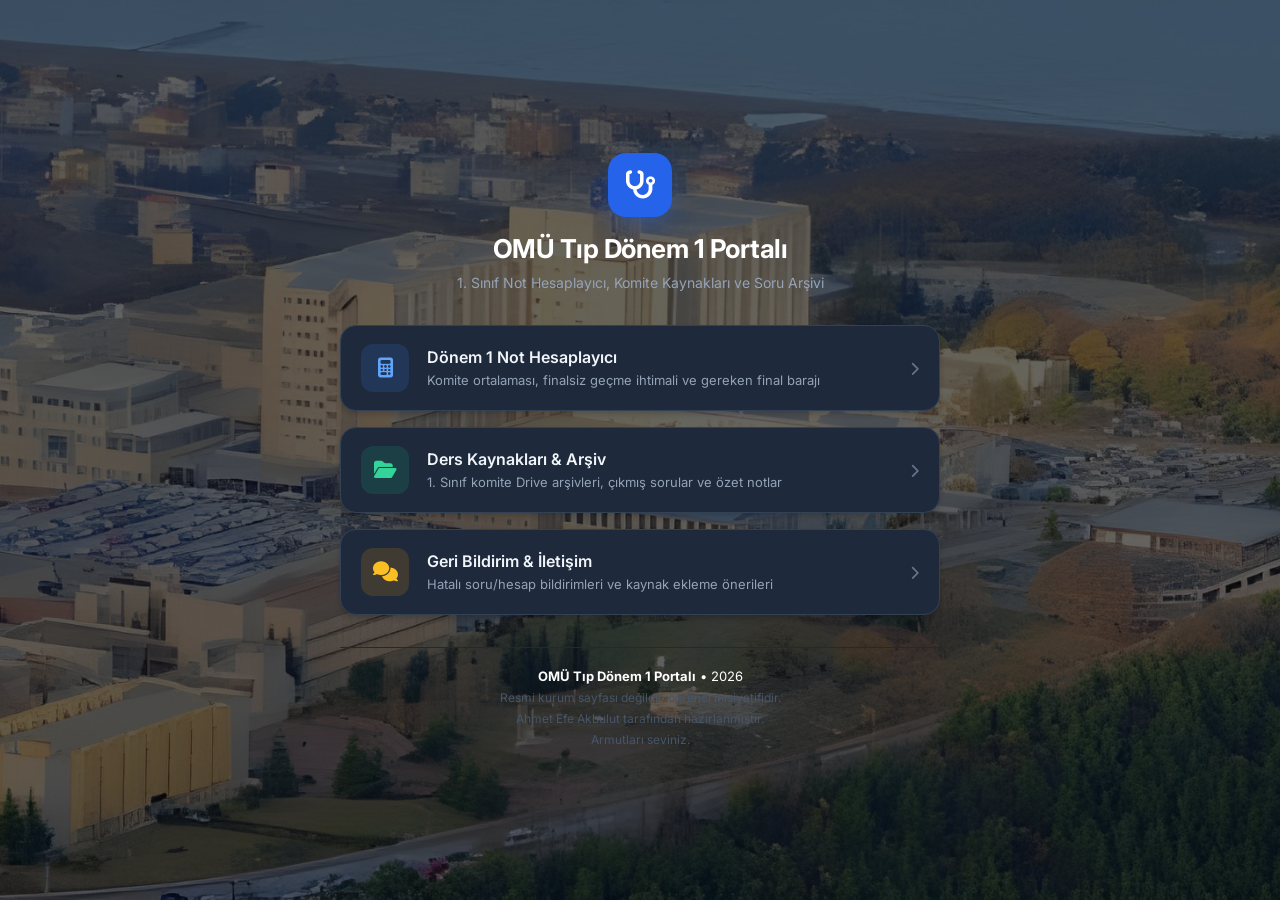
==== index.html @ 0f350e29 "First Upload Still in testing, not the final product." ====
<!DOCTYPE html>
<html lang="tr">
<head>
    <meta charset="UTF-8">
    <meta name="viewport" content="width=device-width, initial-scale=1.0">
    <title>OMÜ Tıp Dönem 1 Portalı</title>
    <!-- Modern Yazı Tipi -->
    <link rel="preconnect" href="https://fonts.googleapis.com">
    <link rel="preconnect" href="https://fonts.gstatic.com" crossorigin>
    <link href="https://fonts.googleapis.com/css2?family=Inter:wght@400;500;600;700&display=swap" rel="stylesheet">
    <!-- Font Awesome İkonları -->
    <link rel="stylesheet" href="https://cdnjs.cloudflare.com/ajax/libs/font-awesome/6.4.0/css/all.min.css">
    <!-- CSS Dosyamız -->
    <link rel="stylesheet" href="style.css">
</head>
<body>

    <div class="container">
        <!-- Başlık & Karşılama Alanı -->
        <header class="header">
            <div class="logo-badge">
                <i class="fa-solid fa-stethoscope"></i>
            </div>
            <h1>OMÜ Tıp Dönem 1 Portalı</h1>
            <p class="subtitle">1. Sınıf Not Hesaplayıcı, Komite Kaynakları ve Soru Arşivi</p>
        </header>

        <!-- Yönlendirme Kartları -->
        <main class="cards-grid">
            <!-- Kart 1: Not Hesaplayıcı -->
            <a href="hesaplayici.html" class="card">
                <div class="card-icon icon-calculator">
                    <i class="fa-solid fa-calculator"></i>
                </div>
                <div class="card-content">
                    <h3>Dönem 1 Not Hesaplayıcı</h3>
                    <p>Komite ortalaması, finalsiz geçme ihtimali ve gereken final barajı</p>
                </div>
                <div class="card-arrow">
                    <i class="fa-solid fa-chevron-right"></i>
                </div>
            </a>

            <!-- Kart 2: Ders Kaynakları & Arşiv -->
            <a href="kaynaklar.html" class="card">
                <div class="card-icon icon-archive">
                    <i class="fa-solid fa-folder-open"></i>
                </div>
                <div class="card-content">
                    <h3>Ders Kaynakları & Arşiv</h3>
                    <p>1. Sınıf komite Drive arşivleri, çıkmış sorular ve özet notlar</p>
                </div>
                <div class="card-arrow">
                    <i class="fa-solid fa-chevron-right"></i>
                </div>
            </a>

            <!-- Kart 3: Geri Bildirim & İletişim -->
            <a href="iletisim.html" class="card">
                <div class="card-icon icon-feedback">
                    <i class="fa-solid fa-comments"></i>
                </div>
                <div class="card-content">
                    <h3>Geri Bildirim & İletişim</h3>
                    <p>Hatalı soru/hesap bildirimleri ve kaynak ekleme önerileri</p>
                </div>
                <div class="card-arrow">
                    <i class="fa-solid fa-chevron-right"></i>
                </div>
            </a>
        </main>

        <!-- Alt Bilgi (Footer) -->
        <footer class="footer">
            <p><strong>OMÜ Tıp Dönem 1 Portalı</strong> • 2026</p>
            <p class="disclaimer">Resmi kurum sayfası değildir, öğrenci inisiyatifidir.</p>
            <p class="disclaimer">Ahmet Efe Akbulut tarafından hazırlanmıştır.</p>
            <p class="disclaimer">Armutları seviniz.</p>
        </footer>
    </div>

</body>
</html>
---- style.css ----
* {
    margin: 0;
    padding: 0;
    box-sizing: border-box;
    font-family: 'Inter', -apple-system, BlinkMacSystemFont, "Segoe UI", Roboto, sans-serif;
}

body {
    /* 1. Koyu lacivert renk yerine resim ekliyoruz */
    background-image: url('arka-plan.jpg'); /* Resim dosya adını buraya yazın */

    /* 2. Resmin ekrana tam oturması ve tekrar etmemesi için gerekli ayarlar */
    background-size: cover;          /* Resmi ekrana sığacak şekilde kaplar */
    background-position: center;     /* Resmi ekranın ortasına hizalar */
    background-repeat: no-repeat;    /* Resmin tekrar etmesini engeller */
    background-attachment: fixed;    /* Kaydırma yapıldığında arka plan sabit kalır (İsteğe bağlı, modern bir hava katar) */

    /* 3. Resmin üzerine hafif bir karartma ekleyerek yazıların okunmasını sağlarız (İsteğe bağlı Ama Önemli!) */
    /* Bu, resminizin çok açık renkli olması durumunda beyaz yazıların kaybolmasını engeller. */
    position: relative;
}

/* Karartma katmanı eklemek için (isteğe bağlı ama önerilir) */
body::before {
    content: '';
    position: fixed;
    top: 0;
    left: 0;
    width: 100%;
    height: 100%;
    background-color: rgba(0, 0, 0, 0.6); /* Siyah, %60 opaklık (daha karanlık için 0.7-0.8 yapabilirsiniz) */
    z-index: -1; /* Arka planın önünde, ama içeriğin arkasında kalmasını sağlar */
}

/* Mevcut body özelliklerinin devamı */
body {
    color: #f8fafc;
    min-height: 100vh;
    display: flex;
    justify-content: center;
    align-items: center;
    padding: 24px 16px;
}

.container {
    width: 100%;
    max-width: 600px;
    margin: 0 auto;
    display: flex;
    flex-direction: column;
    gap: 32px;
}

/* Başlık Alanı */
.header {
    text-align: center;
}

.logo-badge {
    display: inline-flex;
    align-items: center;
    justify-content: center;
    width: 64px;
    height: 64px;
    border-radius: 18px;
    background: linear-align(135deg, #2563eb, #1d4ed8);
    background-color: #2563eb;
    color: #ffffff;
    font-size: 28px;
    margin-bottom: 16px;
    box-shadow: 0 10px 25px -5px rgba(37, 99, 235, 0.4);
}

.header h1 {
    font-size: 26px;
    font-weight: 700;
    letter-spacing: -0.5px;
    margin-bottom: 8px;
    color: #ffffff;
}

.subtitle {
    font-size: 14px;
    color: #94a3b8;
    line-height: 1.5;
}

/* Kartlar */
.cards-grid {
    display: flex;
    flex-direction: column;
    gap: 16px;
}

.card {
    display: flex;
    align-items: center;
    padding: 18px 20px;
    background-color: #1e293b;
    border: 1px solid #334155;
    border-radius: 16px;
    text-decoration: none;
    color: inherit;
    transition: all 0.25s ease;
    box-shadow: 0 4px 6px -1px rgba(0, 0, 0, 0.2);
}

.card:hover {
    transform: translateY(-3px);
    border-color: #3b82f6;
    background-color: #243248;
    box-shadow: 0 12px 20px -5px rgba(0, 0, 0, 0.35);
}

/* İkon Rozetleri */
.card-icon {
    width: 48px;
    height: 48px;
    border-radius: 12px;
    display: flex;
    align-items: center;
    justify-content: center;
    font-size: 20px;
    margin-right: 18px;
    flex-shrink: 0;
}

.icon-calculator {
    background-color: rgba(59, 130, 246, 0.15);
    color: #60a5fa;
}

.icon-archive {
    background-color: rgba(16, 185, 129, 0.15);
    color: #34d399;
}

.icon-feedback {
    background-color: rgba(245, 158, 11, 0.15);
    color: #fbbf24;
}

/* Kart İçeriği */
.card-content {
    flex-grow: 1;
}

.card-content h3 {
    font-size: 16px;
    font-weight: 600;
    color: #f1f5f9;
    margin-bottom: 4px;
}

.card-content p {
    font-size: 13px;
    color: #94a3b8;
    line-height: 1.4;
}

.card-arrow {
    color: #64748b;
    font-size: 14px;
    margin-left: 12px;
    transition: transform 0.2s ease, color 0.2s ease;
}

.card:hover .card-arrow {
    color: #38bdf8;
    transform: translateX(4px);
}

/* Alt Bilgi (Footer) */
.footer {
    text-align: center;
    border-top: 1px solid #1e293b;
    padding-top: 20px;
    font-size: 13px;
    color: #ffffff; /* 1. Genel metin rengi (yıl ve ara nokta) */
}

.footer strong {
    color: #ffffff; /* Parlak beyaz */
}

.disclaimer {
    color: #cbd5e1; /* Açık gri (okunaklı ve yumuşak) */
}

.disclaimer {
    margin-top: 6px;
    font-size: 12px;
    color: #475569;
}

/* ==========================================================
   HESAPLAYICI GELİŞMİŞ DASHBOARD TASARIMI
   ========================================================== */

.calc-layout {
    max-width: 680px;
    gap: 20px;
}

/* Üst Gezinme & Başlık */
.calc-header {
    display: flex;
    flex-direction: column;
    gap: 16px;
}

.nav-bar {
    display: flex;
    justify-content: space-between;
    align-items: center;
}

.back-link {
    color: #94a3b8;
    text-decoration: none;
    font-size: 14px;
    font-weight: 500;
    display: inline-flex;
    align-items: center;
    gap: 6px;
    transition: color 0.2s;
}

.back-link:hover {
    color: #38bdf8;
}

.system-tag {
    font-size: 12px;
    background-color: rgba(59, 130, 246, 0.12);
    color: #60a5fa;
    border: 1px solid rgba(59, 130, 246, 0.25);
    padding: 4px 10px;
    border-radius: 20px;
    font-weight: 500;
}

.header-intro {
    display: flex;
    align-items: center;
    gap: 16px;
}

.mini-logo {
    width: 52px;
    height: 52px;
    border-radius: 14px;
    background: linear-gradient(135deg, #2563eb, #1d4ed8);
    display: flex;
    align-items: center;
    justify-content: center;
    font-size: 22px;
    color: #fff;
    box-shadow: 0 8px 16px -4px rgba(37, 99, 235, 0.35);
    flex-shrink: 0;
}

.header-intro h1 {
    font-size: 22px;
    font-weight: 700;
    color: #ffffff;
}

.header-intro p {
    font-size: 13px;
    color: #94a3b8;
    margin-top: 2px;
}

/* Bento Kurallar Şeridi */
.rules-bar {
    display: grid;
    grid-template-columns: repeat(4, 1fr);
    gap: 10px;
}

.rule-chip {
    background-color: #1e293b;
    border: 1px solid #334155;
    border-radius: 12px;
    padding: 10px 8px;
    display: flex;
    flex-direction: column;
    align-items: center;
    text-align: center;
    gap: 4px;
}

.rule-chip .label {
    font-size: 11px;
    color: #94a3b8;
}

.rule-chip .val {
    font-size: 14px;
    font-weight: 700;
    color: #f1f5f9;
}

.text-green { color: #34d399 !important; }
.text-blue  { color: #60a5fa !important; }
.text-amber { color: #fbbf24 !important; }
.text-red   { color: #f87171 !important; }
.text-accent { color: #38bdf8 !important; }

/* Kart Panelleri */
.card-section {
    background-color: #1e293b;
    border: 1px solid #334155;
    border-radius: 18px;
    padding: 20px;
    box-shadow: 0 4px 6px -1px rgba(0, 0, 0, 0.2);
}

.section-title-wrap {
    display: flex;
    justify-content: space-between;
    align-items: flex-start;
    margin-bottom: 16px;
    padding-bottom: 12px;
    border-bottom: 1px solid #293548;
}

.section-title-wrap h2 {
    font-size: 16px;
    font-weight: 600;
    color: #f8fafc;
    display: flex;
    align-items: center;
    gap: 8px;
}

.section-desc {
    font-size: 12px;
    color: #94a3b8;
    margin-top: 2px;
}

.text-action-btn {
    background: transparent;
    border: none;
    color: #94a3b8;
    font-size: 12px;
    cursor: pointer;
    display: inline-flex;
    align-items: center;
    gap: 5px;
    padding: 4px 8px;
    border-radius: 6px;
    transition: all 0.2s;
}

.text-action-btn:hover {
    color: #f87171;
    background-color: rgba(239, 68, 68, 0.1);
}

/* Komite Satırları */
.komite-list {
    display: flex;
    flex-direction: column;
    gap: 8px;
}

.komite-row {
    display: flex;
    justify-content: space-between;
    align-items: center;
    background-color: #162032;
    border: 1px solid #293548;
    padding: 10px 14px;
    border-radius: 12px;
    transition: border-color 0.2s;
}

.komite-row:hover {
    border-color: #3b82f6;
}

.row-info {
    display: flex;
    align-items: center;
    gap: 10px;
}

.komite-badge {
    font-size: 11px;
    font-weight: 600;
    color: #94a3b8;
    background-color: #0f172a;
    padding: 3px 8px;
    border-radius: 6px;
}

.komite-name {
    font-size: 13px;
    font-weight: 500;
    color: #e2e8f0;
}

.akts-pill {
    font-size: 11px;
    background-color: rgba(59, 130, 246, 0.15);
    color: #60a5fa;
    padding: 2px 7px;
    border-radius: 10px;
    font-weight: 600;
}

.akts-pill.high-akts {
    background-color: rgba(245, 158, 11, 0.2);
    color: #fbbf24;
}

.row-input-wrap {
    display: flex;
    align-items: center;
    gap: 8px;
}

.score-input {
    width: 75px;
    background-color: #0f172a;
    border: 1px solid #334155;
    color: #ffffff;
    padding: 7px 10px;
    border-radius: 8px;
    font-size: 14px;
    text-align: center;
    outline: none;
    transition: all 0.2s;
}

.score-input:focus {
    border-color: #38bdf8;
    box-shadow: 0 0 0 3px rgba(56, 189, 248, 0.15);
}

.input-fixed {
    width: 75px;
    background-color: #0f172a;
    border: 1px solid #1e293b;
    color: #34d399;
    font-weight: 600;
    padding: 7px 10px;
    border-radius: 8px;
    text-align: center;
}

.fixed-tag {
    font-size: 11px;
    color: #34d399;
    font-weight: 500;
}

/* İkili Grid (MDU & PDÖ) */
.grid-two {
    display: grid;
    grid-template-columns: 1fr 1fr;
    gap: 12px;
}

.sub-input-card {
    background-color: #162032;
    border: 1px solid #293548;
    padding: 12px 14px;
    border-radius: 12px;
    display: flex;
    flex-direction: column;
    gap: 8px;
}

.sub-input-card label {
    display: flex;
    justify-content: space-between;
    font-size: 13px;
    font-weight: 500;
    color: #cbd5e1;
}

.sub-pill {
    font-size: 11px;
    color: #94a3b8;
}

.sub-input-card input {
    width: 100%;
    text-align: left;
}

/* Ana Buton */
.action-btn-row {
    margin-top: 4px;
}

.main-cta-btn {
    width: 100%;
    padding: 14px;
    background: linear-gradient(135deg, #2563eb, #1d4ed8);
    color: #ffffff;
    border: none;
    border-radius: 14px;
    font-size: 15px;
    font-weight: 600;
    cursor: pointer;
    display: flex;
    align-items: center;
    justify-content: center;
    gap: 10px;
    box-shadow: 0 8px 20px -4px rgba(37, 99, 235, 0.4);
    transition: transform 0.15s, box-shadow 0.15s;
}

.main-cta-btn:hover {
    transform: translateY(-2px);
    box-shadow: 0 12px 24px -4px rgba(37, 99, 235, 0.5);
}

/* DASHBOARD / SONUÇ PANOSU */
.result-dashboard {
    display: flex;
    flex-direction: column;
    gap: 16px;
    animation: fadeIn 0.3s ease;
}

@keyframes fadeIn {
    from { opacity: 0; transform: translateY(8px); }
    to { opacity: 1; transform: translateY(0); }
}

.status-banner {
    display: flex;
    align-items: center;
    gap: 16px;
    padding: 16px 20px;
    border-radius: 16px;
    border: 1px solid;
}

.status-banner .status-icon {
    font-size: 24px;
}

.status-banner h3 {
    font-size: 16px;
    font-weight: 700;
    margin-bottom: 2px;
}

.status-banner p {
    font-size: 13px;
    opacity: 0.9;
    line-height: 1.4;
}

.banner-success {
    background-color: rgba(16, 185, 129, 0.12);
    border-color: rgba(16, 185, 129, 0.3);
    color: #34d399;
}

.banner-info {
    background-color: rgba(56, 189, 248, 0.12);
    border-color: rgba(56, 189, 248, 0.3);
    color: #38bdf8;
}

.banner-danger {
    background-color: rgba(239, 68, 68, 0.12);
    border-color: rgba(239, 68, 68, 0.3);
    color: #f87171;
}

/* Karo Grid */
.metrics-grid {
    display: grid;
    grid-template-columns: repeat(3, 1fr);
    gap: 12px;
}

.metric-card {
    background-color: #1e293b;
    border: 1px solid #334155;
    border-radius: 14px;
    padding: 16px;
    display: flex;
    flex-direction: column;
    justify-content: space-between;
    gap: 12px;
}

.metric-card.highlight-card {
    border-color: #0284c7;
    background-color: #172554;
}

.metric-head {
    display: flex;
    justify-content: space-between;
    align-items: center;
    font-size: 12px;
    color: #94a3b8;
}

.metric-value {
    font-size: 24px;
    font-weight: 700;
    color: #ffffff;
}

.metric-footer {
    display: flex;
    justify-content: space-between;
    align-items: center;
    font-size: 11px;
    color: #64748b;
}

.pill-state {
    font-size: 10px;
    padding: 2px 6px;
    border-radius: 4px;
    background-color: #0f172a;
    color: #94a3b8;
}

.pill-green {
    background-color: rgba(16, 185, 129, 0.2);
    color: #34d399;
}

.pill-amber {
    background-color: rgba(245, 158, 11, 0.2);
    color: #fbbf24;
}

.calc-explainer {
    background-color: #162032;
    border: 1px solid #293548;
    border-radius: 12px;
    padding: 14px 16px;
    font-size: 12px;
    color: #94a3b8;
}

.explainer-item {
    display: flex;
    flex-direction: column;
    gap: 6px;
}

.explainer-item strong {
    color: #f1f5f9;
}

/* Mobil Uyumluluk */
@media (max-width: 600px) {
    .rules-bar {
        grid-template-columns: repeat(2, 1fr);
    }
    .metrics-grid {
        grid-template-columns: 1fr;
    }
    .grid-two {
        grid-template-columns: 1fr;
    }
}

/* ==========================================================
   KAYNAKLAR & ARŞİV SAYFASI STİLLERİ
   ========================================================== */

.archive-logo {
    background: linear-gradient(135deg, #059669, #10b981) !important;
    box-shadow: 0 8px 16px -4px rgba(16, 185, 129, 0.35) !important;
}

/* Canlı Arama Kutusu */
.search-box-wrap {
    position: relative;
    width: 100%;
}

.search-icon {
    position: absolute;
    left: 16px;
    top: 50%;
    transform: translateY(-50%);
    color: #64748b;
    font-size: 14px;
}

.search-box-wrap input {
    width: 100%;
    background-color: #1e293b;
    border: 1px solid #334155;
    color: #f8fafc;
    padding: 14px 16px 14px 44px;
    border-radius: 14px;
    font-size: 14px;
    outline: none;
    transition: all 0.2s;
}

.search-box-wrap input:focus {
    border-color: #10b981;
    box-shadow: 0 0 0 3px rgba(16, 185, 129, 0.15);
}

/* Hızlı Genel Linkler */
.quick-links-grid {
    display: grid;
    grid-template-columns: 1fr 1fr;
    gap: 12px;
}

.quick-link-card {
    background-color: #1e293b;
    border: 1px solid #334155;
    border-radius: 14px;
    padding: 14px 16px;
    display: flex;
    align-items: center;
    gap: 12px;
    text-decoration: none;
    color: inherit;
    transition: all 0.2s;
}

.quick-link-card:hover {
    transform: translateY(-2px);
    border-color: #10b981;
    background-color: #243248;
}

.quick-icon {
    width: 40px;
    height: 40px;
    border-radius: 10px;
    background-color: rgba(59, 130, 246, 0.15);
    color: #60a5fa;
    display: flex;
    align-items: center;
    justify-content: center;
    font-size: 18px;
    flex-shrink: 0;
}

.cikmis-icon {
    background-color: rgba(245, 158, 11, 0.15);
    color: #fbbf24;
}

.quick-info h4 {
    font-size: 13px;
    font-weight: 600;
    color: #f1f5f9;
}

.quick-info p {
    font-size: 11px;
    color: #94a3b8;
}

.open-ext {
    margin-left: auto;
    font-size: 11px;
    color: #64748b;
}

/* Komite Kartları Listesi */
.resource-cards-list {
    display: flex;
    flex-direction: column;
    gap: 12px;
}

.resource-item {
    background-color: #162032;
    border: 1px solid #293548;
    border-radius: 14px;
    padding: 16px;
    display: flex;
    flex-direction: column;
    gap: 12px;
    transition: border-color 0.2s;
}

.resource-item:hover {
    border-color: #3b82f6;
}

.res-head {
    display: flex;
    justify-content: space-between;
    align-items: center;
}

.res-title-group {
    display: flex;
    align-items: center;
    gap: 10px;
}

.res-title-group h3 {
    font-size: 14px;
    font-weight: 600;
    color: #f8fafc;
}

.res-links {
    display: flex;
    flex-wrap: wrap;
    gap: 8px;
}

.res-link-btn {
    display: inline-flex;
    align-items: center;
    gap: 6px;
    background-color: #0f172a;
    border: 1px solid #334155;
    color: #cbd5e1;
    text-decoration: none;
    font-size: 12px;
    font-weight: 500;
    padding: 6px 12px;
    border-radius: 8px;
    transition: all 0.2s;
}

.res-link-btn:hover {
    color: #ffffff;
    border-color: #10b981;
    background-color: rgba(16, 185, 129, 0.15);
}

@media (max-width: 600px) {
    .quick-links-grid {
        grid-template-columns: 1fr;
    }
}

/* ==========================================================
   İLETİŞİM SAYFASI STİLLERİ
   ========================================================== */

.contact-logo {
    background: linear-gradient(135deg, #d97706, #f59e0b) !important;
    box-shadow: 0 8px 16px -4px rgba(245, 158, 11, 0.35) !important;
}

.contact-links-grid {
    display: grid;
    grid-template-columns: 1fr 1fr;
    gap: 12px;
}

.contact-link-card {
    background-color: #1e293b;
    border: 1px solid #334155;
    border-radius: 14px;
    padding: 14px 16px;
    display: flex;
    align-items: center;
    gap: 12px;
    text-decoration: none;
    color: inherit;
    transition: all 0.2s;
}

.contact-link-card:hover {
    transform: translateY(-2px);
    border-color: #f59e0b;
    background-color: #243248;
}

.email-icon {
    background-color: rgba(245, 158, 11, 0.15);
    color: #fbbf24;
}

.insta-icon {
    background-color: rgba(236, 72, 153, 0.15);
    color: #f472b6;
}

.feedback-form {
    display: flex;
    flex-direction: column;
    gap: 16px;
}

.custom-select {
    background-color: #0f172a;
    border: 1px solid #334155;
    color: #f8fafc;
    padding: 11px 14px;
    border-radius: 10px;
    font-size: 14px;
    outline: none;
    transition: border-color 0.2s;
    cursor: pointer;
}

.custom-select:focus {
    border-color: #f59e0b;
}

.custom-select option {
    background-color: #0f172a;
    color: #f8fafc;
}

textarea {
    background-color: #0f172a;
    border: 1px solid #334155;
    color: #ffffff;
    padding: 12px 14px;
    border-radius: 10px;
    font-size: 14px;
    outline: none;
    resize: vertical;
    transition: border-color 0.2s;
    font-family: inherit;
}

textarea:focus {
    border-color: #f59e0b;
}

@media (max-width: 600px) {
    .contact-links-grid {
        grid-template-columns: 1fr;
    }
}
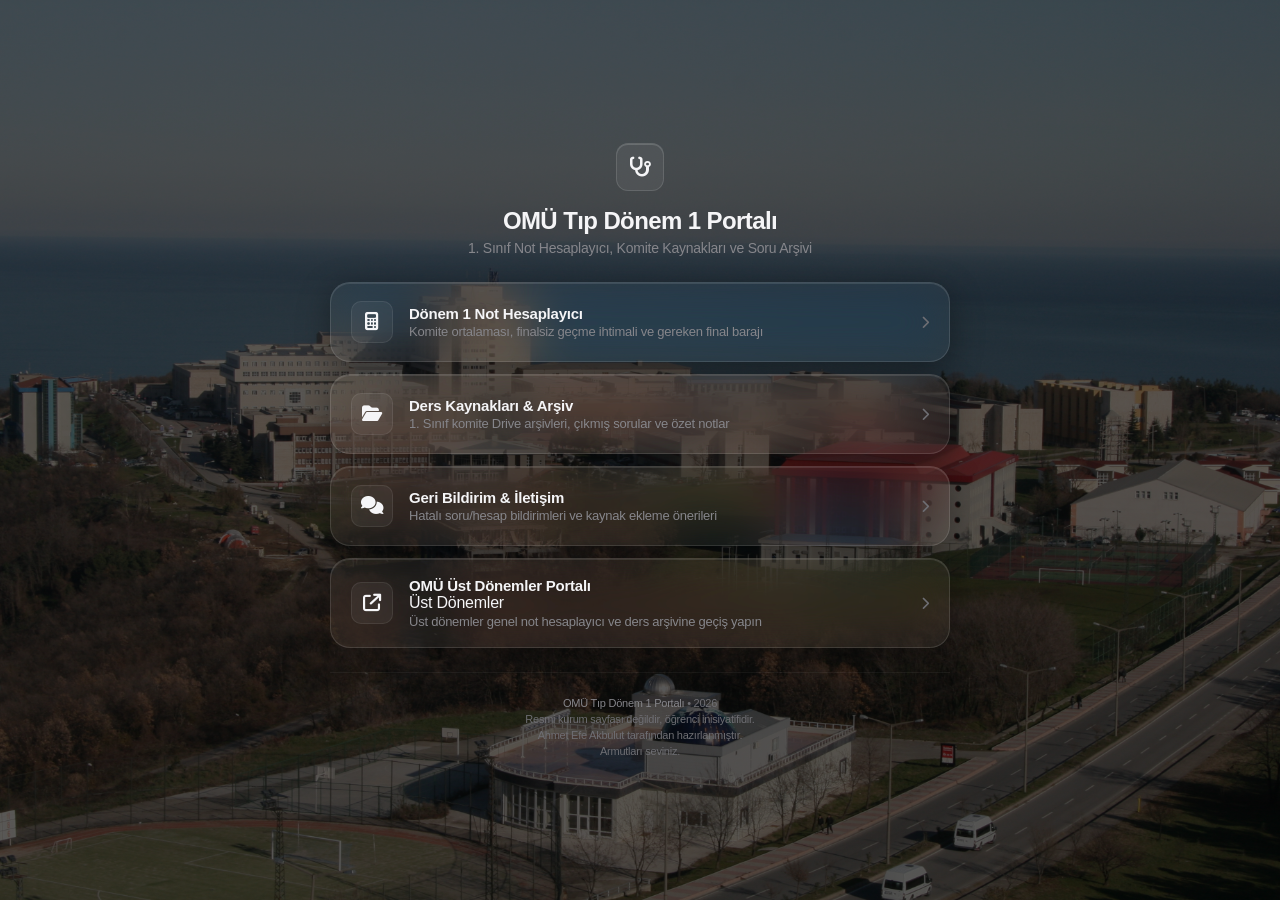
==== commit 7344517b: "Refactor index.html structure and add portal link" ====
--- a/index.html
+++ b/index.html
@@ -68,6 +68,22 @@
                     <i class="fa-solid fa-chevron-right"></i>
                 </div>
             </a>
+            <!-- Kart 4: OMÜ Tıp Genel Portalı (Arkadaşının Sitesi) -->
+            <a href="https://anlcdot.github.io/OMUTipOgrenciPlatformu/index.html" target="_blank" rel="noopener noreferrer" class="card portal-redirect-card">
+                <div class="card-icon icon-redirect">
+                    <i class="fa-solid fa-arrow-up-right-from-square"></i>
+                </div>
+                <div class="card-content">
+                    <div class="card-title-row">
+                        <h3>OMÜ Üst Dönemler Portalı</h3>
+                        <span class="external-pill">Üst Dönemler</span>
+                    </div>
+                    <p>Üst dönemler genel not hesaplayıcı ve ders arşivine geçiş yapın</p>
+                </div>
+                <div class="card-arrow">
+                    <i class="fa-solid fa-chevron-right"></i>
+                </div>
+            </a>
         </main>
 
         <!-- Alt Bilgi (Footer) -->
@@ -80,4 +96,4 @@
     </div>
 
 </body>
-</html>+</html>
--- a/style.css
+++ b/style.css
@@ -1,385 +1,300 @@
+:root {
+    --apple-bg: #000000;
+    --glass-surface: rgba(255, 255, 255, 0.05);
+    --glass-surface-hover: rgba(255, 255, 255, 0.09);
+    --glass-border: rgba(255, 255, 255, 0.12);
+    --glass-border-hover: rgba(255, 255, 255, 0.25);
+    
+    --text-primary: #f5f5f7;
+    --text-secondary: #86868b;
+    --text-tertiary: #6e6e73;
+    
+    --apple-blue: #2997ff;
+    --apple-green: #30d158;
+    --apple-orange: #ff9f0a;
+    --apple-red: #ff453a;
+}
+
 * {
     margin: 0;
     padding: 0;
     box-sizing: border-box;
-    font-family: 'Inter', -apple-system, BlinkMacSystemFont, "Segoe UI", Roboto, sans-serif;
+    -webkit-font-smoothing: antialiased;
+    -moz-osx-font-smoothing: grayscale;
 }
 
 body {
-    /* 1. Koyu lacivert renk yerine resim ekliyoruz */
-    background-image: url('arka-plan.jpg'); /* Resim dosya adını buraya yazın */
-
-    /* 2. Resmin ekrana tam oturması ve tekrar etmemesi için gerekli ayarlar */
-    background-size: cover;          /* Resmi ekrana sığacak şekilde kaplar */
-    background-position: center;     /* Resmi ekranın ortasına hizalar */
-    background-repeat: no-repeat;    /* Resmin tekrar etmesini engeller */
-    background-attachment: fixed;    /* Kaydırma yapıldığında arka plan sabit kalır (İsteğe bağlı, modern bir hava katar) */
-
-    /* 3. Resmin üzerine hafif bir karartma ekleyerek yazıların okunmasını sağlarız (İsteğe bağlı Ama Önemli!) */
-    /* Bu, resminizin çok açık renkli olması durumunda beyaz yazıların kaybolmasını engeller. */
-    position: relative;
-}
-
-/* Karartma katmanı eklemek için (isteğe bağlı ama önerilir) */
-body::before {
-    content: '';
-    position: fixed;
-    top: 0;
-    left: 0;
-    width: 100%;
-    height: 100%;
-    background-color: rgba(0, 0, 0, 0.6); /* Siyah, %60 opaklık (daha karanlık için 0.7-0.8 yapabilirsiniz) */
-    z-index: -1; /* Arka planın önünde, ama içeriğin arkasında kalmasını sağlar */
-}
-
-/* Mevcut body özelliklerinin devamı */
-body {
-    color: #f8fafc;
+    background-image: 
+        linear-gradient(rgba(0, 0, 0, 0.65), rgba(0, 0, 0, 0.65)), 
+        url('arka-plan.jpg'); 
+
+    background-size: cover;
+    background-position: center;
+    background-repeat: no-repeat;
+    background-attachment: fixed;
+
+    color: var(--text-primary);
+    font-family: -apple-system, BlinkMacSystemFont, "SF Pro Display", "SF Pro Text", "Segoe UI", Roboto, sans-serif;
     min-height: 100vh;
     display: flex;
     justify-content: center;
     align-items: center;
-    padding: 24px 16px;
+    padding: 32px 16px;
+    letter-spacing: -0.015em;
 }
 
 .container {
     width: 100%;
-    max-width: 600px;
+    max-width: 620px;
     margin: 0 auto;
     display: flex;
     flex-direction: column;
-    gap: 32px;
-}
-
-/* Başlık Alanı */
+    gap: 24px;
+}
+
+.calc-layout {
+    max-width: 680px;
+}
+
 .header {
     text-align: center;
 }
 
-.logo-badge {
+.calc-header {
+    display: flex;
+    flex-direction: column;
+    gap: 18px;
+}
+
+.nav-bar {
+    display: flex;
+    justify-content: space-between;
+    align-items: center;
+}
+
+.back-link, .back-btn {
+    color: var(--text-secondary);
+    text-decoration: none;
+    font-size: 13px;
+    font-weight: 400;
     display: inline-flex;
     align-items: center;
-    justify-content: center;
-    width: 64px;
-    height: 64px;
-    border-radius: 18px;
-    background: linear-align(135deg, #2563eb, #1d4ed8);
-    background-color: #2563eb;
-    color: #ffffff;
-    font-size: 28px;
-    margin-bottom: 16px;
-    box-shadow: 0 10px 25px -5px rgba(37, 99, 235, 0.4);
-}
-
-.header h1 {
-    font-size: 26px;
-    font-weight: 700;
-    letter-spacing: -0.5px;
-    margin-bottom: 8px;
-    color: #ffffff;
-}
-
-.subtitle {
-    font-size: 14px;
-    color: #94a3b8;
-    line-height: 1.5;
-}
-
-/* Kartlar */
-.cards-grid {
-    display: flex;
-    flex-direction: column;
+    gap: 6px;
+    transition: color 0.2s cubic-bezier(0.16, 1, 0.3, 1);
+}
+
+.back-link:hover, .back-btn:hover {
+    color: var(--text-primary);
+}
+
+.system-tag {
+    font-size: 11px;
+    background: rgba(255, 255, 255, 0.06);
+    backdrop-filter: blur(12px);
+    -webkit-backdrop-filter: blur(12px);
+    color: var(--text-secondary);
+    border: 1px solid var(--glass-border);
+    padding: 4px 10px;
+    border-radius: 980px;
+    font-weight: 400;
+}
+
+.header-intro {
+    display: flex;
+    align-items: center;
     gap: 16px;
 }
 
-.card {
-    display: flex;
-    align-items: center;
-    padding: 18px 20px;
-    background-color: #1e293b;
-    border: 1px solid #334155;
-    border-radius: 16px;
-    text-decoration: none;
-    color: inherit;
-    transition: all 0.25s ease;
-    box-shadow: 0 4px 6px -1px rgba(0, 0, 0, 0.2);
-}
-
-.card:hover {
-    transform: translateY(-3px);
-    border-color: #3b82f6;
-    background-color: #243248;
-    box-shadow: 0 12px 20px -5px rgba(0, 0, 0, 0.35);
-}
-
-/* İkon Rozetleri */
-.card-icon {
+.logo-badge, .mini-logo {
     width: 48px;
     height: 48px;
     border-radius: 12px;
+    background: rgba(255, 255, 255, 0.06) !important;
+    border: 1px solid var(--glass-border) !important;
+    backdrop-filter: blur(20px);
+    -webkit-backdrop-filter: blur(20px);
+    color: var(--text-primary) !important;
     display: flex;
     align-items: center;
     justify-content: center;
     font-size: 20px;
-    margin-right: 18px;
+    box-shadow: inset 0 1px 0 rgba(255, 255, 255, 0.15) !important;
     flex-shrink: 0;
 }
 
-.icon-calculator {
-    background-color: rgba(59, 130, 246, 0.15);
-    color: #60a5fa;
-}
-
-.icon-archive {
-    background-color: rgba(16, 185, 129, 0.15);
-    color: #34d399;
-}
-
-.icon-feedback {
-    background-color: rgba(245, 158, 11, 0.15);
-    color: #fbbf24;
-}
-
-/* Kart İçeriği */
-.card-content {
-    flex-grow: 1;
+.header .logo-badge {
+    margin: 0 auto 16px auto;
+}
+
+h1 {
+    font-size: 24px;
+    font-weight: 600;
+    letter-spacing: -0.025em;
+    color: var(--text-primary);
+}
+
+.subtitle {
+    font-size: 14px;
+    color: var(--text-secondary);
+    margin-top: 4px;
+    line-height: 1.4;
+}
+
+.card-section, .calc-card, .card {
+    background: var(--glass-surface);
+    backdrop-filter: blur(24px) saturate(180%);
+    -webkit-backdrop-filter: blur(24px) saturate(180%);
+    border: 1px solid var(--glass-border);
+    border-radius: 20px;
+    box-shadow: 
+        0 8px 32px 0 rgba(0, 0, 0, 0.36),
+        inset 0 1px 0 rgba(255, 255, 255, 0.1);
+    transition: all 0.3s cubic-bezier(0.16, 1, 0.3, 1);
+}
+
+.cards-grid {
+    display: flex;
+    flex-direction: column;
+    gap: 12px;
+}
+
+.card {
+    display: flex;
+    align-items: center;
+    padding: 18px 20px;
+    text-decoration: none;
+    color: inherit;
+}
+
+.card:hover {
+    background: var(--glass-surface-hover);
+    border-color: var(--glass-border-hover);
+    transform: scale(1.01);
+}
+
+.card-icon {
+    width: 42px;
+    height: 42px;
+    border-radius: 10px;
+    display: flex;
+    align-items: center;
+    justify-content: center;
+    font-size: 18px;
+    margin-right: 16px;
+    background: rgba(255, 255, 255, 0.05);
+    border: 1px solid rgba(255, 255, 255, 0.08);
 }
 
 .card-content h3 {
-    font-size: 16px;
-    font-weight: 600;
-    color: #f1f5f9;
-    margin-bottom: 4px;
+    font-size: 15px;
+    font-weight: 600;
+    color: var(--text-primary);
 }
 
 .card-content p {
     font-size: 13px;
-    color: #94a3b8;
-    line-height: 1.4;
+    color: var(--text-secondary);
+    margin-top: 2px;
 }
 
 .card-arrow {
-    color: #64748b;
-    font-size: 14px;
-    margin-left: 12px;
+    color: var(--text-tertiary);
+    font-size: 13px;
+    margin-left: auto;
     transition: transform 0.2s ease, color 0.2s ease;
 }
 
 .card:hover .card-arrow {
-    color: #38bdf8;
-    transform: translateX(4px);
-}
-
-/* Alt Bilgi (Footer) */
-.footer {
-    text-align: center;
-    border-top: 1px solid #1e293b;
-    padding-top: 20px;
-    font-size: 13px;
-    color: #ffffff; /* 1. Genel metin rengi (yıl ve ara nokta) */
-}
-
-.footer strong {
-    color: #ffffff; /* Parlak beyaz */
-}
-
-.disclaimer {
-    color: #cbd5e1; /* Açık gri (okunaklı ve yumuşak) */
-}
-
-.disclaimer {
-    margin-top: 6px;
-    font-size: 12px;
-    color: #475569;
-}
-
-/* ==========================================================
-   HESAPLAYICI GELİŞMİŞ DASHBOARD TASARIMI
-   ========================================================== */
-
-.calc-layout {
-    max-width: 680px;
-    gap: 20px;
-}
-
-/* Üst Gezinme & Başlık */
-.calc-header {
-    display: flex;
-    flex-direction: column;
-    gap: 16px;
-}
-
-.nav-bar {
-    display: flex;
-    justify-content: space-between;
-    align-items: center;
-}
-
-.back-link {
-    color: #94a3b8;
-    text-decoration: none;
-    font-size: 14px;
-    font-weight: 500;
-    display: inline-flex;
-    align-items: center;
-    gap: 6px;
-    transition: color 0.2s;
-}
-
-.back-link:hover {
-    color: #38bdf8;
-}
-
-.system-tag {
-    font-size: 12px;
-    background-color: rgba(59, 130, 246, 0.12);
-    color: #60a5fa;
-    border: 1px solid rgba(59, 130, 246, 0.25);
-    padding: 4px 10px;
-    border-radius: 20px;
-    font-weight: 500;
-}
-
-.header-intro {
-    display: flex;
-    align-items: center;
-    gap: 16px;
-}
-
-.mini-logo {
-    width: 52px;
-    height: 52px;
-    border-radius: 14px;
-    background: linear-gradient(135deg, #2563eb, #1d4ed8);
-    display: flex;
-    align-items: center;
-    justify-content: center;
-    font-size: 22px;
-    color: #fff;
-    box-shadow: 0 8px 16px -4px rgba(37, 99, 235, 0.35);
-    flex-shrink: 0;
-}
-
-.header-intro h1 {
-    font-size: 22px;
-    font-weight: 700;
-    color: #ffffff;
-}
-
-.header-intro p {
-    font-size: 13px;
-    color: #94a3b8;
-    margin-top: 2px;
-}
-
-/* Bento Kurallar Şeridi */
+    color: var(--text-primary);
+    transform: translateX(3px);
+}
+
 .rules-bar {
     display: grid;
     grid-template-columns: repeat(4, 1fr);
-    gap: 10px;
+    gap: 8px;
 }
 
 .rule-chip {
-    background-color: #1e293b;
-    border: 1px solid #334155;
-    border-radius: 12px;
+    background: rgba(255, 255, 255, 0.03);
+    border: 1px solid var(--glass-border);
+    backdrop-filter: blur(16px);
+    -webkit-backdrop-filter: blur(16px);
+    border-radius: 14px;
     padding: 10px 8px;
-    display: flex;
-    flex-direction: column;
-    align-items: center;
     text-align: center;
-    gap: 4px;
 }
 
 .rule-chip .label {
     font-size: 11px;
-    color: #94a3b8;
+    color: var(--text-secondary);
 }
 
 .rule-chip .val {
-    font-size: 14px;
-    font-weight: 700;
-    color: #f1f5f9;
-}
-
-.text-green { color: #34d399 !important; }
-.text-blue  { color: #60a5fa !important; }
-.text-amber { color: #fbbf24 !important; }
-.text-red   { color: #f87171 !important; }
-.text-accent { color: #38bdf8 !important; }
-
-/* Kart Panelleri */
+    font-size: 13px;
+    font-weight: 600;
+    margin-top: 2px;
+    display: block;
+}
+
 .card-section {
-    background-color: #1e293b;
-    border: 1px solid #334155;
-    border-radius: 18px;
-    padding: 20px;
-    box-shadow: 0 4px 6px -1px rgba(0, 0, 0, 0.2);
+    padding: 22px;
 }
 
 .section-title-wrap {
     display: flex;
     justify-content: space-between;
-    align-items: flex-start;
+    align-items: center;
     margin-bottom: 16px;
     padding-bottom: 12px;
-    border-bottom: 1px solid #293548;
+    border-bottom: 1px solid rgba(255, 255, 255, 0.06);
 }
 
 .section-title-wrap h2 {
-    font-size: 16px;
-    font-weight: 600;
-    color: #f8fafc;
-    display: flex;
-    align-items: center;
-    gap: 8px;
+    font-size: 15px;
+    font-weight: 600;
+    color: var(--text-primary);
 }
 
 .section-desc {
     font-size: 12px;
-    color: #94a3b8;
+    color: var(--text-secondary);
     margin-top: 2px;
 }
 
 .text-action-btn {
     background: transparent;
     border: none;
-    color: #94a3b8;
+    color: var(--text-secondary);
     font-size: 12px;
     cursor: pointer;
-    display: inline-flex;
-    align-items: center;
-    gap: 5px;
-    padding: 4px 8px;
-    border-radius: 6px;
-    transition: all 0.2s;
+    transition: color 0.2s;
 }
 
 .text-action-btn:hover {
-    color: #f87171;
-    background-color: rgba(239, 68, 68, 0.1);
-}
-
-/* Komite Satırları */
+    color: var(--apple-red);
+}
+
 .komite-list {
     display: flex;
     flex-direction: column;
-    gap: 8px;
+    gap: 6px;
 }
 
 .komite-row {
     display: flex;
     justify-content: space-between;
     align-items: center;
-    background-color: #162032;
-    border: 1px solid #293548;
-    padding: 10px 14px;
+    padding: 10px 12px;
+    background: rgba(255, 255, 255, 0.02);
+    border: 1px solid transparent;
     border-radius: 12px;
-    transition: border-color 0.2s;
+    transition: all 0.2s cubic-bezier(0.16, 1, 0.3, 1);
 }
 
 .komite-row:hover {
-    border-color: #3b82f6;
+    background: rgba(255, 255, 255, 0.05);
+    border-color: rgba(255, 255, 255, 0.08);
 }
 
 .row-info {
@@ -390,102 +305,86 @@
 
 .komite-badge {
     font-size: 11px;
-    font-weight: 600;
-    color: #94a3b8;
-    background-color: #0f172a;
-    padding: 3px 8px;
-    border-radius: 6px;
+    color: var(--text-secondary);
+    font-weight: 500;
 }
 
 .komite-name {
     font-size: 13px;
     font-weight: 500;
-    color: #e2e8f0;
+    color: var(--text-primary);
 }
 
 .akts-pill {
-    font-size: 11px;
-    background-color: rgba(59, 130, 246, 0.15);
-    color: #60a5fa;
-    padding: 2px 7px;
-    border-radius: 10px;
-    font-weight: 600;
+    font-size: 10px;
+    background: rgba(255, 255, 255, 0.06);
+    border: 1px solid rgba(255, 255, 255, 0.08);
+    color: var(--text-secondary);
+    padding: 2px 6px;
+    border-radius: 6px;
 }
 
 .akts-pill.high-akts {
-    background-color: rgba(245, 158, 11, 0.2);
-    color: #fbbf24;
-}
-
-.row-input-wrap {
-    display: flex;
-    align-items: center;
-    gap: 8px;
+    color: var(--apple-orange);
+    border-color: rgba(255, 159, 10, 0.2);
 }
 
 .score-input {
-    width: 75px;
-    background-color: #0f172a;
-    border: 1px solid #334155;
+    width: 68px;
+    background: rgba(0, 0, 0, 0.4);
+    border: 1px solid var(--glass-border);
     color: #ffffff;
-    padding: 7px 10px;
+    padding: 6px 8px;
     border-radius: 8px;
-    font-size: 14px;
+    font-size: 13px;
     text-align: center;
+    font-family: -apple-system, BlinkMacSystemFont, "SF Mono", Menlo, monospace;
     outline: none;
     transition: all 0.2s;
 }
 
 .score-input:focus {
-    border-color: #38bdf8;
-    box-shadow: 0 0 0 3px rgba(56, 189, 248, 0.15);
+    border-color: var(--apple-blue);
+    box-shadow: 0 0 0 3px rgba(41, 151, 255, 0.2);
 }
 
 .input-fixed {
-    width: 75px;
-    background-color: #0f172a;
-    border: 1px solid #1e293b;
-    color: #34d399;
-    font-weight: 600;
-    padding: 7px 10px;
+    width: 68px;
+    background: rgba(0, 0, 0, 0.25);
+    border: 1px solid rgba(255, 255, 255, 0.06);
+    color: var(--apple-green);
+    font-weight: 600;
+    padding: 6px 8px;
     border-radius: 8px;
     text-align: center;
 }
 
 .fixed-tag {
     font-size: 11px;
-    color: #34d399;
-    font-weight: 500;
-}
-
-/* İkili Grid (MDU & PDÖ) */
+    color: var(--apple-green);
+}
+
 .grid-two {
     display: grid;
     grid-template-columns: 1fr 1fr;
-    gap: 12px;
+    gap: 10px;
 }
 
 .sub-input-card {
-    background-color: #162032;
-    border: 1px solid #293548;
-    padding: 12px 14px;
-    border-radius: 12px;
-    display: flex;
-    flex-direction: column;
-    gap: 8px;
+    background: rgba(255, 255, 255, 0.02);
+    border: 1px solid rgba(255, 255, 255, 0.08);
+    padding: 12px;
+    border-radius: 14px;
+    display: flex;
+    flex-direction: column;
+    gap: 6px;
 }
 
 .sub-input-card label {
     display: flex;
     justify-content: space-between;
-    font-size: 13px;
-    font-weight: 500;
-    color: #cbd5e1;
-}
-
-.sub-pill {
-    font-size: 11px;
-    color: #94a3b8;
+    font-size: 12px;
+    color: var(--text-secondary);
 }
 
 .sub-input-card input {
@@ -493,173 +392,231 @@
     text-align: left;
 }
 
-/* Ana Buton */
-.action-btn-row {
-    margin-top: 4px;
-}
-
-.main-cta-btn {
+.main-cta-btn, .primary-btn {
     width: 100%;
     padding: 14px;
-    background: linear-gradient(135deg, #2563eb, #1d4ed8);
-    color: #ffffff;
+    background: rgba(255, 255, 255, 0.95);
+    color: #000000;
     border: none;
-    border-radius: 14px;
-    font-size: 15px;
+    border-radius: 980px; /* Apple signature pill shape */
+    font-size: 14px;
     font-weight: 600;
     cursor: pointer;
     display: flex;
     align-items: center;
     justify-content: center;
-    gap: 10px;
-    box-shadow: 0 8px 20px -4px rgba(37, 99, 235, 0.4);
-    transition: transform 0.15s, box-shadow 0.15s;
-}
-
-.main-cta-btn:hover {
-    transform: translateY(-2px);
-    box-shadow: 0 12px 24px -4px rgba(37, 99, 235, 0.5);
-}
-
-/* DASHBOARD / SONUÇ PANOSU */
+    gap: 8px;
+    box-shadow: 0 4px 18px rgba(255, 255, 255, 0.15);
+    transition: all 0.2s cubic-bezier(0.16, 1, 0.3, 1);
+}
+
+.main-cta-btn:hover, .primary-btn:hover {
+    background: #ffffff;
+    transform: scale(1.01);
+    box-shadow: 0 6px 24px rgba(255, 255, 255, 0.25);
+}
+
+.main-cta-btn:active, .primary-btn:active {
+    transform: scale(0.98);
+}
+
 .result-dashboard {
     display: flex;
     flex-direction: column;
-    gap: 16px;
-    animation: fadeIn 0.3s ease;
-}
-
-@keyframes fadeIn {
-    from { opacity: 0; transform: translateY(8px); }
+    gap: 12px;
+    animation: appleFade 0.4s cubic-bezier(0.16, 1, 0.3, 1);
+}
+
+@keyframes appleFade {
+    from { opacity: 0; transform: translateY(6px); }
     to { opacity: 1; transform: translateY(0); }
 }
 
 .status-banner {
     display: flex;
     align-items: center;
-    gap: 16px;
-    padding: 16px 20px;
+    gap: 14px;
+    padding: 14px 18px;
     border-radius: 16px;
-    border: 1px solid;
-}
-
-.status-banner .status-icon {
-    font-size: 24px;
+    background: rgba(255, 255, 255, 0.04);
+    border: 1px solid var(--glass-border);
+    backdrop-filter: blur(20px);
+    -webkit-backdrop-filter: blur(20px);
 }
 
 .status-banner h3 {
-    font-size: 16px;
-    font-weight: 700;
-    margin-bottom: 2px;
+    font-size: 14px;
+    font-weight: 600;
 }
 
 .status-banner p {
-    font-size: 13px;
-    opacity: 0.9;
-    line-height: 1.4;
-}
-
-.banner-success {
-    background-color: rgba(16, 185, 129, 0.12);
-    border-color: rgba(16, 185, 129, 0.3);
-    color: #34d399;
-}
-
-.banner-info {
-    background-color: rgba(56, 189, 248, 0.12);
-    border-color: rgba(56, 189, 248, 0.3);
-    color: #38bdf8;
-}
-
-.banner-danger {
-    background-color: rgba(239, 68, 68, 0.12);
-    border-color: rgba(239, 68, 68, 0.3);
-    color: #f87171;
-}
-
-/* Karo Grid */
+    font-size: 12px;
+    color: var(--text-secondary);
+}
+
+.banner-success { border-color: rgba(48, 209, 88, 0.3); }
+.banner-info { border-color: rgba(41, 151, 255, 0.3); }
+.banner-danger { border-color: rgba(255, 69, 58, 0.3); }
+
 .metrics-grid {
     display: grid;
     grid-template-columns: repeat(3, 1fr);
+    gap: 8px;
+}
+
+.metric-card {
+    background: rgba(255, 255, 255, 0.03);
+    border: 1px solid var(--glass-border);
+    backdrop-filter: blur(20px);
+    -webkit-backdrop-filter: blur(20px);
+    border-radius: 16px;
+    padding: 14px;
+    display: flex;
+    flex-direction: column;
+    gap: 8px;
+}
+
+.metric-card.highlight-card {
+    background: rgba(41, 151, 255, 0.08);
+    border-color: rgba(41, 151, 255, 0.3);
+}
+
+.metric-head {
+    font-size: 11px;
+    color: var(--text-secondary);
+    display: flex;
+    justify-content: space-between;
+}
+
+.metric-value {
+    font-size: 22px;
+    font-weight: 600;
+    font-family: -apple-system, BlinkMacSystemFont, "SF Pro Display", sans-serif;
+    color: var(--text-primary);
+}
+
+.metric-footer {
+    font-size: 10px;
+    color: var(--text-tertiary);
+    display: flex;
+    justify-content: space-between;
+}
+
+.calc-explainer {
+    background: rgba(255, 255, 255, 0.02);
+    border: 1px solid var(--glass-border);
+    border-radius: 14px;
+    padding: 12px 14px;
+    font-size: 12px;
+    color: var(--text-secondary);
+    line-height: 1.5;
+}
+
+.search-box-wrap input {
+    width: 100%;
+    background: rgba(255, 255, 255, 0.05);
+    border: 1px solid var(--glass-border);
+    backdrop-filter: blur(16px);
+    -webkit-backdrop-filter: blur(16px);
+    color: var(--text-primary);
+    padding: 12px 14px 12px 40px;
+    border-radius: 12px;
+    font-size: 13px;
+    outline: none;
+    transition: all 0.2s;
+}
+
+.search-box-wrap input:focus {
+    border-color: rgba(255, 255, 255, 0.3);
+    background: rgba(255, 255, 255, 0.08);
+}
+
+.quick-links-grid, .contact-links-grid {
+    display: grid;
+    grid-template-columns: 1fr 1fr;
+    gap: 10px;
+}
+
+.quick-link-card, .contact-link-card {
+    background: var(--glass-surface);
+    border: 1px solid var(--glass-border);
+    backdrop-filter: blur(20px);
+    -webkit-backdrop-filter: blur(20px);
+    border-radius: 16px;
+    padding: 14px;
+    display: flex;
+    align-items: center;
     gap: 12px;
-}
-
-.metric-card {
-    background-color: #1e293b;
-    border: 1px solid #334155;
+    text-decoration: none;
+    color: inherit;
+    transition: all 0.2s;
+}
+
+.quick-link-card:hover, .contact-link-card:hover {
+    background: var(--glass-surface-hover);
+    border-color: var(--glass-border-hover);
+    transform: scale(1.01);
+}
+
+.resource-item {
+    background: rgba(255, 255, 255, 0.02);
+    border: 1px solid var(--glass-border);
     border-radius: 14px;
-    padding: 16px;
-    display: flex;
-    flex-direction: column;
-    justify-content: space-between;
-    gap: 12px;
-}
-
-.metric-card.highlight-card {
-    border-color: #0284c7;
-    background-color: #172554;
-}
-
-.metric-head {
-    display: flex;
-    justify-content: space-between;
-    align-items: center;
-    font-size: 12px;
-    color: #94a3b8;
-}
-
-.metric-value {
-    font-size: 24px;
-    font-weight: 700;
-    color: #ffffff;
-}
-
-.metric-footer {
-    display: flex;
-    justify-content: space-between;
-    align-items: center;
+    padding: 14px;
+    display: flex;
+    flex-direction: column;
+    gap: 10px;
+}
+
+.res-link-btn {
+    background: rgba(255, 255, 255, 0.05);
+    border: 1px solid var(--glass-border);
+    color: var(--text-primary);
+    text-decoration: none;
     font-size: 11px;
-    color: #64748b;
-}
-
-.pill-state {
-    font-size: 10px;
-    padding: 2px 6px;
-    border-radius: 4px;
-    background-color: #0f172a;
-    color: #94a3b8;
-}
-
-.pill-green {
-    background-color: rgba(16, 185, 129, 0.2);
-    color: #34d399;
-}
-
-.pill-amber {
-    background-color: rgba(245, 158, 11, 0.2);
-    color: #fbbf24;
-}
-
-.calc-explainer {
-    background-color: #162032;
-    border: 1px solid #293548;
-    border-radius: 12px;
-    padding: 14px 16px;
-    font-size: 12px;
-    color: #94a3b8;
-}
-
-.explainer-item {
-    display: flex;
-    flex-direction: column;
+    font-weight: 500;
+    padding: 6px 10px;
+    border-radius: 980px;
+    transition: all 0.2s;
+    display: inline-flex;
+    align-items: center;
     gap: 6px;
 }
 
-.explainer-item strong {
-    color: #f1f5f9;
-}
-
-/* Mobil Uyumluluk */
+.res-link-btn:hover {
+    background: rgba(255, 255, 255, 0.15);
+    border-color: rgba(255, 255, 255, 0.3);
+}
+
+.footer {
+    text-align: center;
+    padding-top: 24px;
+    font-size: 11px;
+    color: var(--text-tertiary);
+    border-top: 1px solid rgba(255, 255, 255, 0.05);
+}
+
+.footer strong {
+    color: var(--text-secondary);
+    font-weight: 500;
+}
+
+.disclaimer {
+    margin-top: 4px;
+    color: var(--text-tertiary);
+}
+
+/* Renk Yardımcıları */
+.text-green { color: var(--apple-green) !important; }
+.text-blue  { color: var(--apple-blue) !important; }
+.text-amber { color: var(--apple-orange) !important; }
+.text-red   { color: var(--apple-red) !important; }
+.text-accent { color: var(--apple-blue) !important; }
+
+.hidden {
+    display: none !important;
+}
+
 @media (max-width: 600px) {
     .rules-bar {
         grid-template-columns: repeat(2, 1fr);
@@ -667,276 +624,7 @@
     .metrics-grid {
         grid-template-columns: 1fr;
     }
-    .grid-two {
+    .quick-links-grid, .contact-links-grid, .grid-two {
         grid-template-columns: 1fr;
     }
 }
-
-/* ==========================================================
-   KAYNAKLAR & ARŞİV SAYFASI STİLLERİ
-   ========================================================== */
-
-.archive-logo {
-    background: linear-gradient(135deg, #059669, #10b981) !important;
-    box-shadow: 0 8px 16px -4px rgba(16, 185, 129, 0.35) !important;
-}
-
-/* Canlı Arama Kutusu */
-.search-box-wrap {
-    position: relative;
-    width: 100%;
-}
-
-.search-icon {
-    position: absolute;
-    left: 16px;
-    top: 50%;
-    transform: translateY(-50%);
-    color: #64748b;
-    font-size: 14px;
-}
-
-.search-box-wrap input {
-    width: 100%;
-    background-color: #1e293b;
-    border: 1px solid #334155;
-    color: #f8fafc;
-    padding: 14px 16px 14px 44px;
-    border-radius: 14px;
-    font-size: 14px;
-    outline: none;
-    transition: all 0.2s;
-}
-
-.search-box-wrap input:focus {
-    border-color: #10b981;
-    box-shadow: 0 0 0 3px rgba(16, 185, 129, 0.15);
-}
-
-/* Hızlı Genel Linkler */
-.quick-links-grid {
-    display: grid;
-    grid-template-columns: 1fr 1fr;
-    gap: 12px;
-}
-
-.quick-link-card {
-    background-color: #1e293b;
-    border: 1px solid #334155;
-    border-radius: 14px;
-    padding: 14px 16px;
-    display: flex;
-    align-items: center;
-    gap: 12px;
-    text-decoration: none;
-    color: inherit;
-    transition: all 0.2s;
-}
-
-.quick-link-card:hover {
-    transform: translateY(-2px);
-    border-color: #10b981;
-    background-color: #243248;
-}
-
-.quick-icon {
-    width: 40px;
-    height: 40px;
-    border-radius: 10px;
-    background-color: rgba(59, 130, 246, 0.15);
-    color: #60a5fa;
-    display: flex;
-    align-items: center;
-    justify-content: center;
-    font-size: 18px;
-    flex-shrink: 0;
-}
-
-.cikmis-icon {
-    background-color: rgba(245, 158, 11, 0.15);
-    color: #fbbf24;
-}
-
-.quick-info h4 {
-    font-size: 13px;
-    font-weight: 600;
-    color: #f1f5f9;
-}
-
-.quick-info p {
-    font-size: 11px;
-    color: #94a3b8;
-}
-
-.open-ext {
-    margin-left: auto;
-    font-size: 11px;
-    color: #64748b;
-}
-
-/* Komite Kartları Listesi */
-.resource-cards-list {
-    display: flex;
-    flex-direction: column;
-    gap: 12px;
-}
-
-.resource-item {
-    background-color: #162032;
-    border: 1px solid #293548;
-    border-radius: 14px;
-    padding: 16px;
-    display: flex;
-    flex-direction: column;
-    gap: 12px;
-    transition: border-color 0.2s;
-}
-
-.resource-item:hover {
-    border-color: #3b82f6;
-}
-
-.res-head {
-    display: flex;
-    justify-content: space-between;
-    align-items: center;
-}
-
-.res-title-group {
-    display: flex;
-    align-items: center;
-    gap: 10px;
-}
-
-.res-title-group h3 {
-    font-size: 14px;
-    font-weight: 600;
-    color: #f8fafc;
-}
-
-.res-links {
-    display: flex;
-    flex-wrap: wrap;
-    gap: 8px;
-}
-
-.res-link-btn {
-    display: inline-flex;
-    align-items: center;
-    gap: 6px;
-    background-color: #0f172a;
-    border: 1px solid #334155;
-    color: #cbd5e1;
-    text-decoration: none;
-    font-size: 12px;
-    font-weight: 500;
-    padding: 6px 12px;
-    border-radius: 8px;
-    transition: all 0.2s;
-}
-
-.res-link-btn:hover {
-    color: #ffffff;
-    border-color: #10b981;
-    background-color: rgba(16, 185, 129, 0.15);
-}
-
-@media (max-width: 600px) {
-    .quick-links-grid {
-        grid-template-columns: 1fr;
-    }
-}
-
-/* ==========================================================
-   İLETİŞİM SAYFASI STİLLERİ
-   ========================================================== */
-
-.contact-logo {
-    background: linear-gradient(135deg, #d97706, #f59e0b) !important;
-    box-shadow: 0 8px 16px -4px rgba(245, 158, 11, 0.35) !important;
-}
-
-.contact-links-grid {
-    display: grid;
-    grid-template-columns: 1fr 1fr;
-    gap: 12px;
-}
-
-.contact-link-card {
-    background-color: #1e293b;
-    border: 1px solid #334155;
-    border-radius: 14px;
-    padding: 14px 16px;
-    display: flex;
-    align-items: center;
-    gap: 12px;
-    text-decoration: none;
-    color: inherit;
-    transition: all 0.2s;
-}
-
-.contact-link-card:hover {
-    transform: translateY(-2px);
-    border-color: #f59e0b;
-    background-color: #243248;
-}
-
-.email-icon {
-    background-color: rgba(245, 158, 11, 0.15);
-    color: #fbbf24;
-}
-
-.insta-icon {
-    background-color: rgba(236, 72, 153, 0.15);
-    color: #f472b6;
-}
-
-.feedback-form {
-    display: flex;
-    flex-direction: column;
-    gap: 16px;
-}
-
-.custom-select {
-    background-color: #0f172a;
-    border: 1px solid #334155;
-    color: #f8fafc;
-    padding: 11px 14px;
-    border-radius: 10px;
-    font-size: 14px;
-    outline: none;
-    transition: border-color 0.2s;
-    cursor: pointer;
-}
-
-.custom-select:focus {
-    border-color: #f59e0b;
-}
-
-.custom-select option {
-    background-color: #0f172a;
-    color: #f8fafc;
-}
-
-textarea {
-    background-color: #0f172a;
-    border: 1px solid #334155;
-    color: #ffffff;
-    padding: 12px 14px;
-    border-radius: 10px;
-    font-size: 14px;
-    outline: none;
-    resize: vertical;
-    transition: border-color 0.2s;
-    font-family: inherit;
-}
-
-textarea:focus {
-    border-color: #f59e0b;
-}
-
-@media (max-width: 600px) {
-    .contact-links-grid {
-        grid-template-columns: 1fr;
-    }
-}
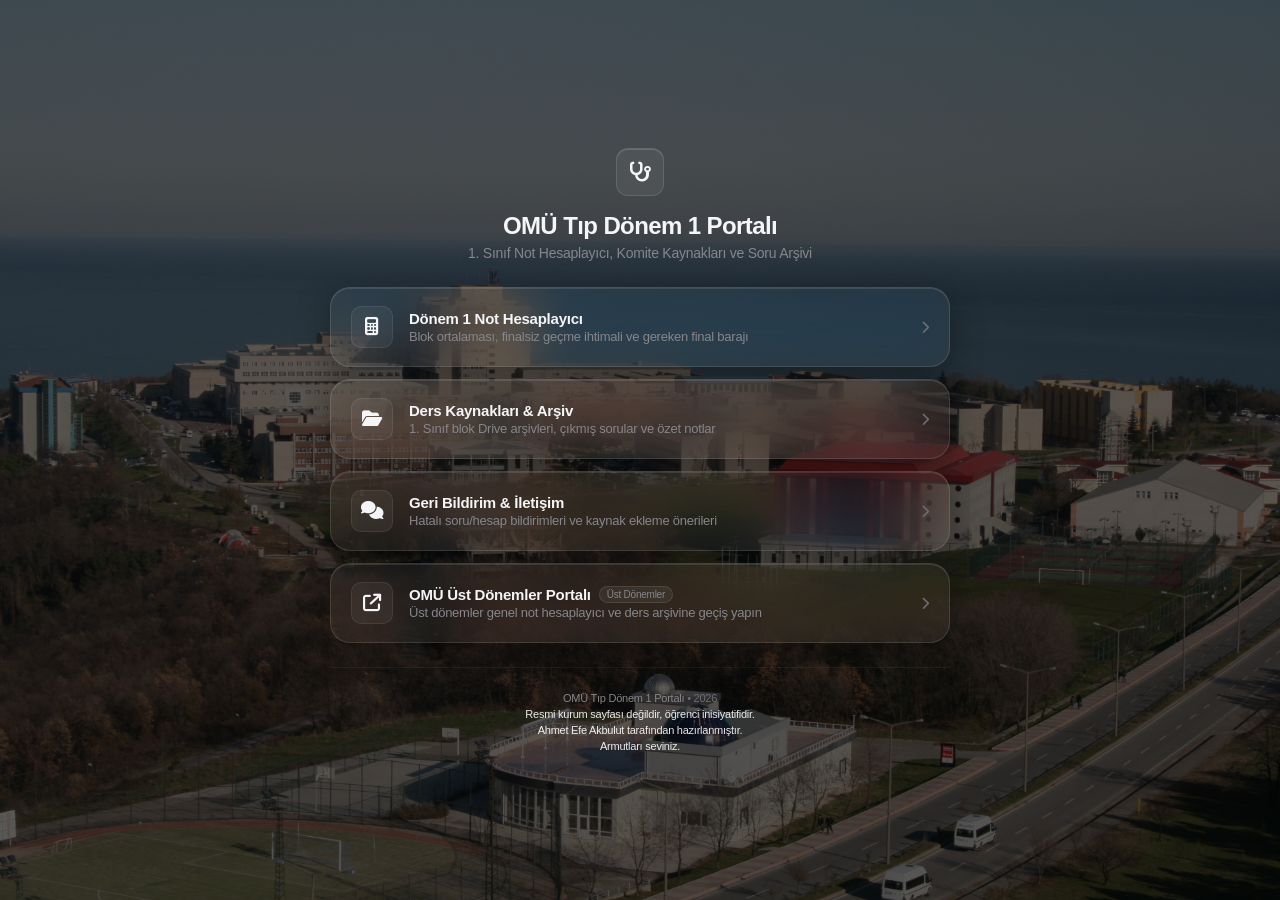
==== commit ab35ad92: "Fix text in grade calculator and resources cards Updated text in the first semester grade calculator" ====
--- a/index.html
+++ b/index.html
@@ -34,7 +34,7 @@
                 </div>
                 <div class="card-content">
                     <h3>Dönem 1 Not Hesaplayıcı</h3>
-                    <p>Komite ortalaması, finalsiz geçme ihtimali ve gereken final barajı</p>
+                    <p>Blok ortalaması, finalsiz geçme ihtimali ve gereken final barajı</p>
                 </div>
                 <div class="card-arrow">
                     <i class="fa-solid fa-chevron-right"></i>
@@ -48,7 +48,7 @@
                 </div>
                 <div class="card-content">
                     <h3>Ders Kaynakları & Arşiv</h3>
-                    <p>1. Sınıf komite Drive arşivleri, çıkmış sorular ve özet notlar</p>
+                    <p>1. Sınıf blok Drive arşivleri, çıkmış sorular ve özet notlar</p>
                 </div>
                 <div class="card-arrow">
                     <i class="fa-solid fa-chevron-right"></i>
--- a/style.css
+++ b/style.css
@@ -603,7 +603,8 @@
 
 .disclaimer {
     margin-top: 4px;
-    color: var(--text-tertiary);
+    color: #ffffff !important; 
+    opacity: 0.9; 
 }
 
 /* Renk Yardımcıları */
@@ -628,3 +629,33 @@
         grid-template-columns: 1fr;
     }
 }
+
+.card-title-row {
+    display: flex;
+    align-items: center;
+    gap: 8px;
+}
+
+.card-title-row {
+    display: flex;
+    align-items: center;
+    gap: 8px;
+}
+
+.external-pill {
+    font-size: 10px;
+    background: rgba(255, 255, 255, 0.06);
+    border: 1px solid rgba(255, 255, 255, 0.1);
+    color: var(--text-secondary);
+    padding: 2px 7px;
+    border-radius: 980px;
+    font-weight: 500;
+}
+
+.icon-redirect {
+    color: var(--text-primary) !important;
+}
+
+.portal-redirect-card:hover {
+    border-color: var(--glass-border-hover) !important;
+}
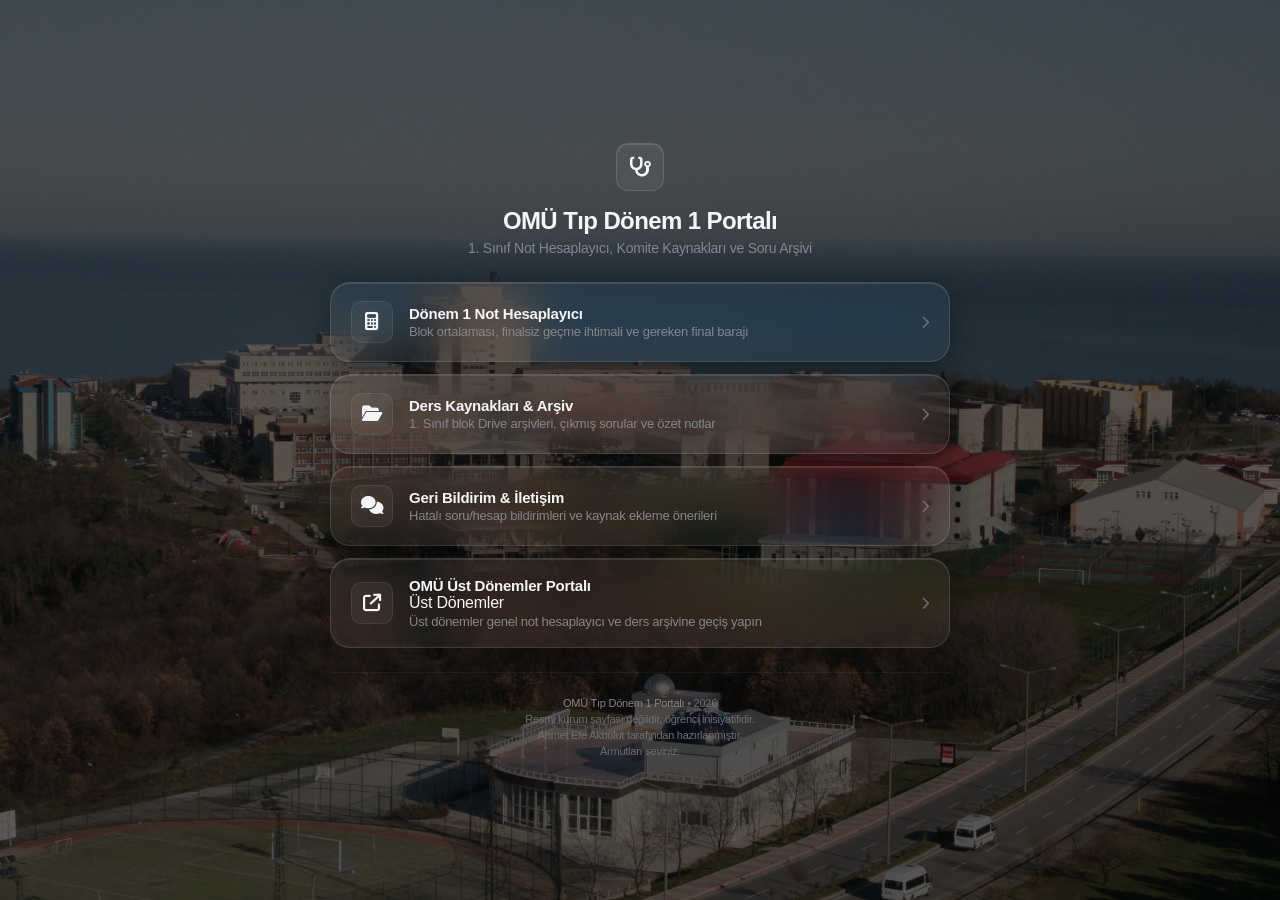
==== commit 06498d60: "Enhance index.html with PWA features Added PWA support with manifest and service worker registration" ====
--- a/index.html
+++ b/index.html
@@ -3,8 +3,9 @@
 <head>
     <meta charset="UTF-8">
     <meta name="viewport" content="width=device-width, initial-scale=1.0">
-    <title>OMÜ Tıp Dönem 1 Portalı</title>
+    <title>Piriformis</title>
     <!-- Modern Yazı Tipi -->
+    <link rel="icon" type="image/png" href="favicon.ico">
     <link rel="preconnect" href="https://fonts.googleapis.com">
     <link rel="preconnect" href="https://fonts.gstatic.com" crossorigin>
     <link href="https://fonts.googleapis.com/css2?family=Inter:wght@400;500;600;700&display=swap" rel="stylesheet">
@@ -12,6 +13,21 @@
     <link rel="stylesheet" href="https://cdnjs.cloudflare.com/ajax/libs/font-awesome/6.4.0/css/all.min.css">
     <!-- CSS Dosyamız -->
     <link rel="stylesheet" href="style.css">
+   <!-- PWA / Ana Ekrana Ekleme Desteği -->
+    <link rel="manifest" href="manifest.json">
+    <meta name="theme-color" content="#000000">
+    <meta name="apple-mobile-web-app-capable" content="yes">
+    <meta name="apple-mobile-web-app-status-bar-style" content="black-translucent">
+    <meta name="apple-mobile-web-app-title" content="Piriformis">
+    <link rel="apple-touch-icon" href="favicon.ico">
+
+    <script>
+      if ('serviceWorker' in navigator) {
+        window.addEventListener('load', () => {
+          navigator.serviceWorker.register('/sw.js');
+        });
+      }
+    </script>
 </head>
 <body>
 
@@ -69,7 +85,7 @@
                 </div>
             </a>
             <!-- Kart 4: OMÜ Tıp Genel Portalı (Arkadaşının Sitesi) -->
-            <a href="https://anlcdot.github.io/OMUTipOgrenciPlatformu/index.html" target="_blank" rel="noopener noreferrer" class="card portal-redirect-card">
+            <a href="https://omu-tipplatformu.vercel.app/" target="_blank" rel="noopener noreferrer" class="card portal-redirect-card">
                 <div class="card-icon icon-redirect">
                     <i class="fa-solid fa-arrow-up-right-from-square"></i>
                 </div>
--- a/style.css
+++ b/style.css
@@ -1,14 +1,17 @@
 :root {
+    /* Apple Karanlık Mod Cam Paleti */
     --apple-bg: #000000;
     --glass-surface: rgba(255, 255, 255, 0.05);
     --glass-surface-hover: rgba(255, 255, 255, 0.09);
     --glass-border: rgba(255, 255, 255, 0.12);
     --glass-border-hover: rgba(255, 255, 255, 0.25);
     
+    /* Tipografi Renkleri */
     --text-primary: #f5f5f7;
     --text-secondary: #86868b;
     --text-tertiary: #6e6e73;
     
+    /* Vurgu Renkleri */
     --apple-blue: #2997ff;
     --apple-green: #30d158;
     --apple-orange: #ff9f0a;
@@ -55,6 +58,10 @@
 .calc-layout {
     max-width: 680px;
 }
+
+/* ==========================================================
+   ÜST BAŞLIK & LOGO (Minimalist Apple)
+   ========================================================== */
 
 .header {
     text-align: center;
@@ -140,6 +147,10 @@
     line-height: 1.4;
 }
 
+/* ==========================================================
+   BUZLU CAM KARTLAR (Glassmorphism Core)
+   ========================================================== */
+
 .card-section, .calc-card, .card {
     background: var(--glass-surface);
     backdrop-filter: blur(24px) saturate(180%);
@@ -152,6 +163,7 @@
     transition: all 0.3s cubic-bezier(0.16, 1, 0.3, 1);
 }
 
+/* Ana Sayfa Kartları */
 .cards-grid {
     display: flex;
     flex-direction: column;
@@ -209,6 +221,10 @@
     transform: translateX(3px);
 }
 
+/* ==========================================================
+   BENTO BİLGİ ŞERİDİ
+   ========================================================== */
+
 .rules-bar {
     display: grid;
     grid-template-columns: repeat(4, 1fr);
@@ -237,6 +253,10 @@
     display: block;
 }
 
+/* ==========================================================
+   TABLO & KOMİTE SATIRLARI
+   ========================================================== */
+
 .card-section {
     padding: 22px;
 }
@@ -329,6 +349,10 @@
     border-color: rgba(255, 159, 10, 0.2);
 }
 
+/* ==========================================================
+   INPUT ALANLARI (Minimal Apple Glass)
+   ========================================================== */
+
 .score-input {
     width: 68px;
     background: rgba(0, 0, 0, 0.4);
@@ -391,6 +415,10 @@
     width: 100%;
     text-align: left;
 }
+
+/* ==========================================================
+   APPLE TARZI BUTON (Frosted Pill CTA)
+   ========================================================== */
 
 .main-cta-btn, .primary-btn {
     width: 100%;
@@ -420,6 +448,10 @@
     transform: scale(0.98);
 }
 
+/* ==========================================================
+   SONUÇ KAROLARI & GÖSTERGE PANOSU
+   ========================================================== */
+
 .result-dashboard {
     display: flex;
     flex-direction: column;
@@ -503,14 +535,38 @@
 }
 
 .calc-explainer {
-    background: rgba(255, 255, 255, 0.02);
+    background: rgba(255, 255, 255, 0.03);
     border: 1px solid var(--glass-border);
     border-radius: 14px;
-    padding: 12px 14px;
+    padding: 14px 16px;
+    font-size: 13px;
+    color: #ffffff !important; /* Saf Beyaz */
+    line-height: 1.6;
+}
+
+.calc-explainer strong {
+    color: #ffffff !important;
+}
+
+/* Durum bildirim başlığı altındaki açıklama metni */
+.status-banner p {
     font-size: 12px;
-    color: var(--text-secondary);
-    line-height: 1.5;
-}
+    color: #ffffff !important; /* Saf Beyaz */
+    opacity: 0.9;
+}
+
+/* Metrik kartlarının altındaki küçük açıklamalar */
+.metric-footer {
+    font-size: 11px;
+    color: #ffffff !important; /* Saf Beyaz */
+    opacity: 0.8;
+    display: flex;
+    justify-content: space-between;
+}
+
+/* ==========================================================
+   KAYNAKLAR & İLETİŞİM LİNKLERİ
+   ========================================================== */
 
 .search-box-wrap input {
     width: 100%;
@@ -588,6 +644,9 @@
     border-color: rgba(255, 255, 255, 0.3);
 }
 
+/* ==========================================================
+   FOOTER (İnce & Minimal)
+   ========================================================== */
 .footer {
     text-align: center;
     padding-top: 24px;
@@ -603,8 +662,7 @@
 
 .disclaimer {
     margin-top: 4px;
-    color: #ffffff !important; 
-    opacity: 0.9; 
+    color: var(--text-tertiary);
 }
 
 /* Renk Yardımcıları */
@@ -629,33 +687,3 @@
         grid-template-columns: 1fr;
     }
 }
-
-.card-title-row {
-    display: flex;
-    align-items: center;
-    gap: 8px;
-}
-
-.card-title-row {
-    display: flex;
-    align-items: center;
-    gap: 8px;
-}
-
-.external-pill {
-    font-size: 10px;
-    background: rgba(255, 255, 255, 0.06);
-    border: 1px solid rgba(255, 255, 255, 0.1);
-    color: var(--text-secondary);
-    padding: 2px 7px;
-    border-radius: 980px;
-    font-weight: 500;
-}
-
-.icon-redirect {
-    color: var(--text-primary) !important;
-}
-
-.portal-redirect-card:hover {
-    border-color: var(--glass-border-hover) !important;
-}
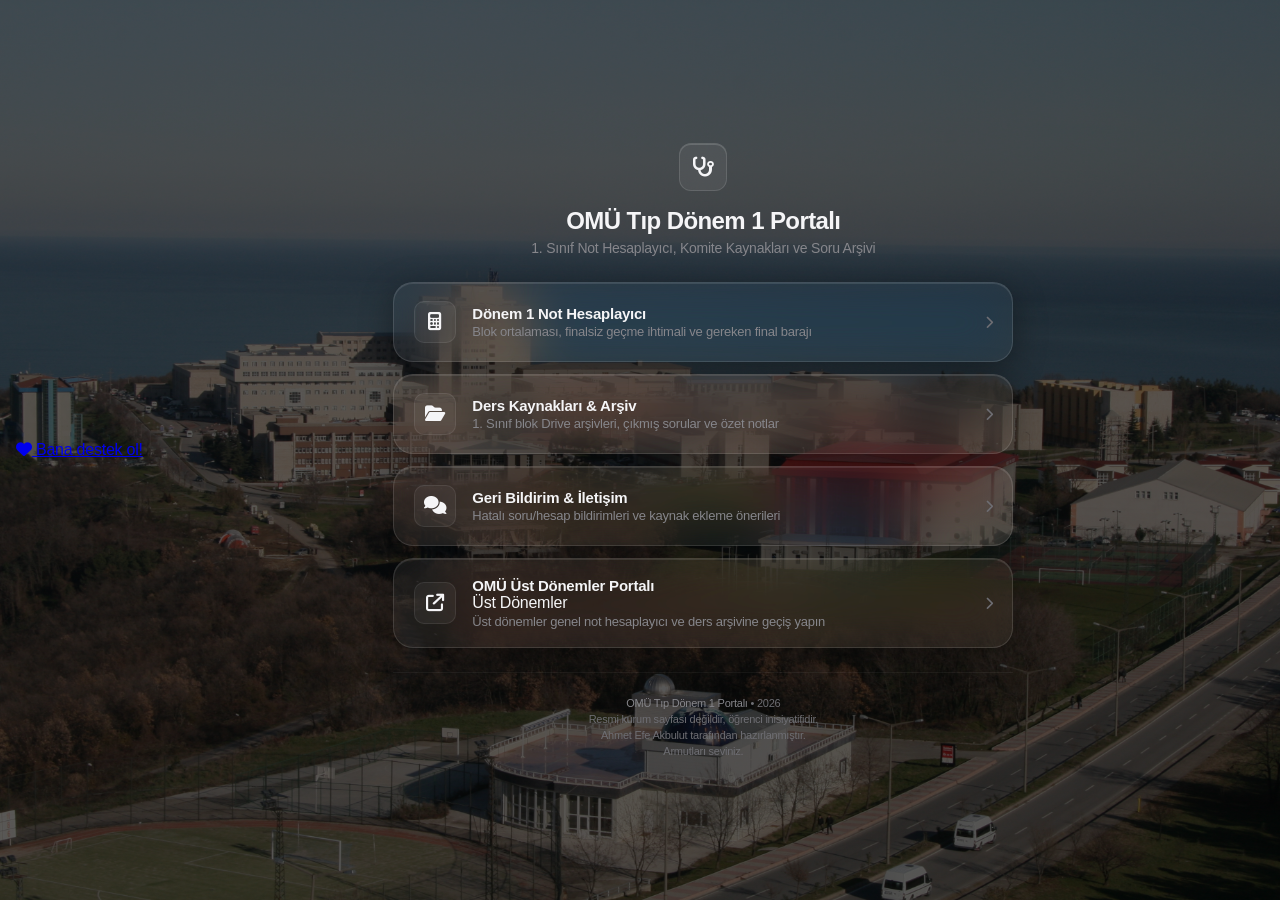
==== commit f39237aa: "Add support button to index.html Added a floating support button with a link to Kreosus." ====
--- a/index.html
+++ b/index.html
@@ -19,7 +19,7 @@
     <meta name="apple-mobile-web-app-capable" content="yes">
     <meta name="apple-mobile-web-app-status-bar-style" content="black-translucent">
     <meta name="apple-mobile-web-app-title" content="Piriformis">
-    <link rel="apple-touch-icon" href="favicon.ico">
+    <link rel="apple-touch-icon" href="logo.png">
 
     <script>
       if ('serviceWorker' in navigator) {
@@ -30,7 +30,12 @@
     </script>
 </head>
 <body>
-
+<!-- Yüzen Destek Butonu (Kreosus) -->
+    <a href="https://kreosus.com/thepearwhosoldtheworld" target="_blank" rel="noopener noreferrer" class="support-btn" aria-label="Bana destek ol!">
+    <i class="fa-solid fa-heart support-icon"></i>
+    <span class="support-text">Bana destek ol!</span>
+</a>
+    
     <div class="container">
         <!-- Başlık & Karşılama Alanı -->
         <header class="header">
